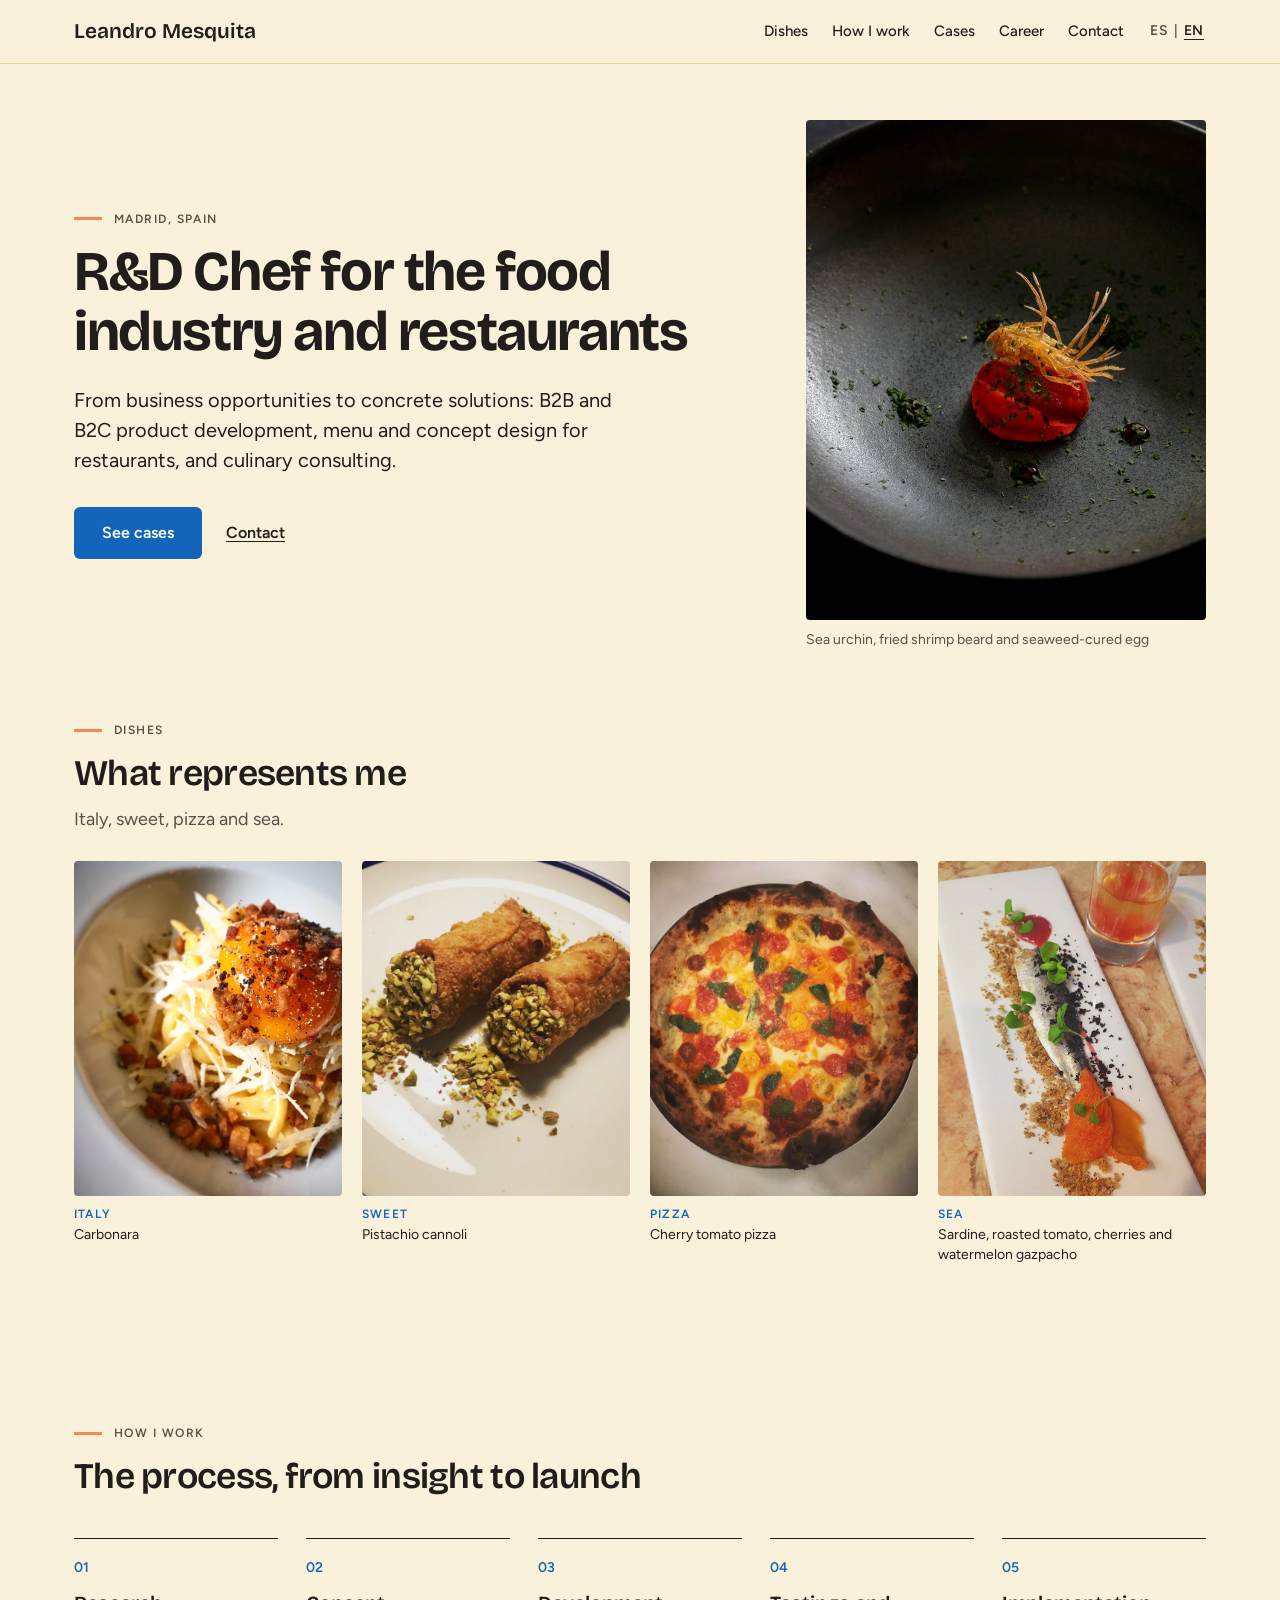
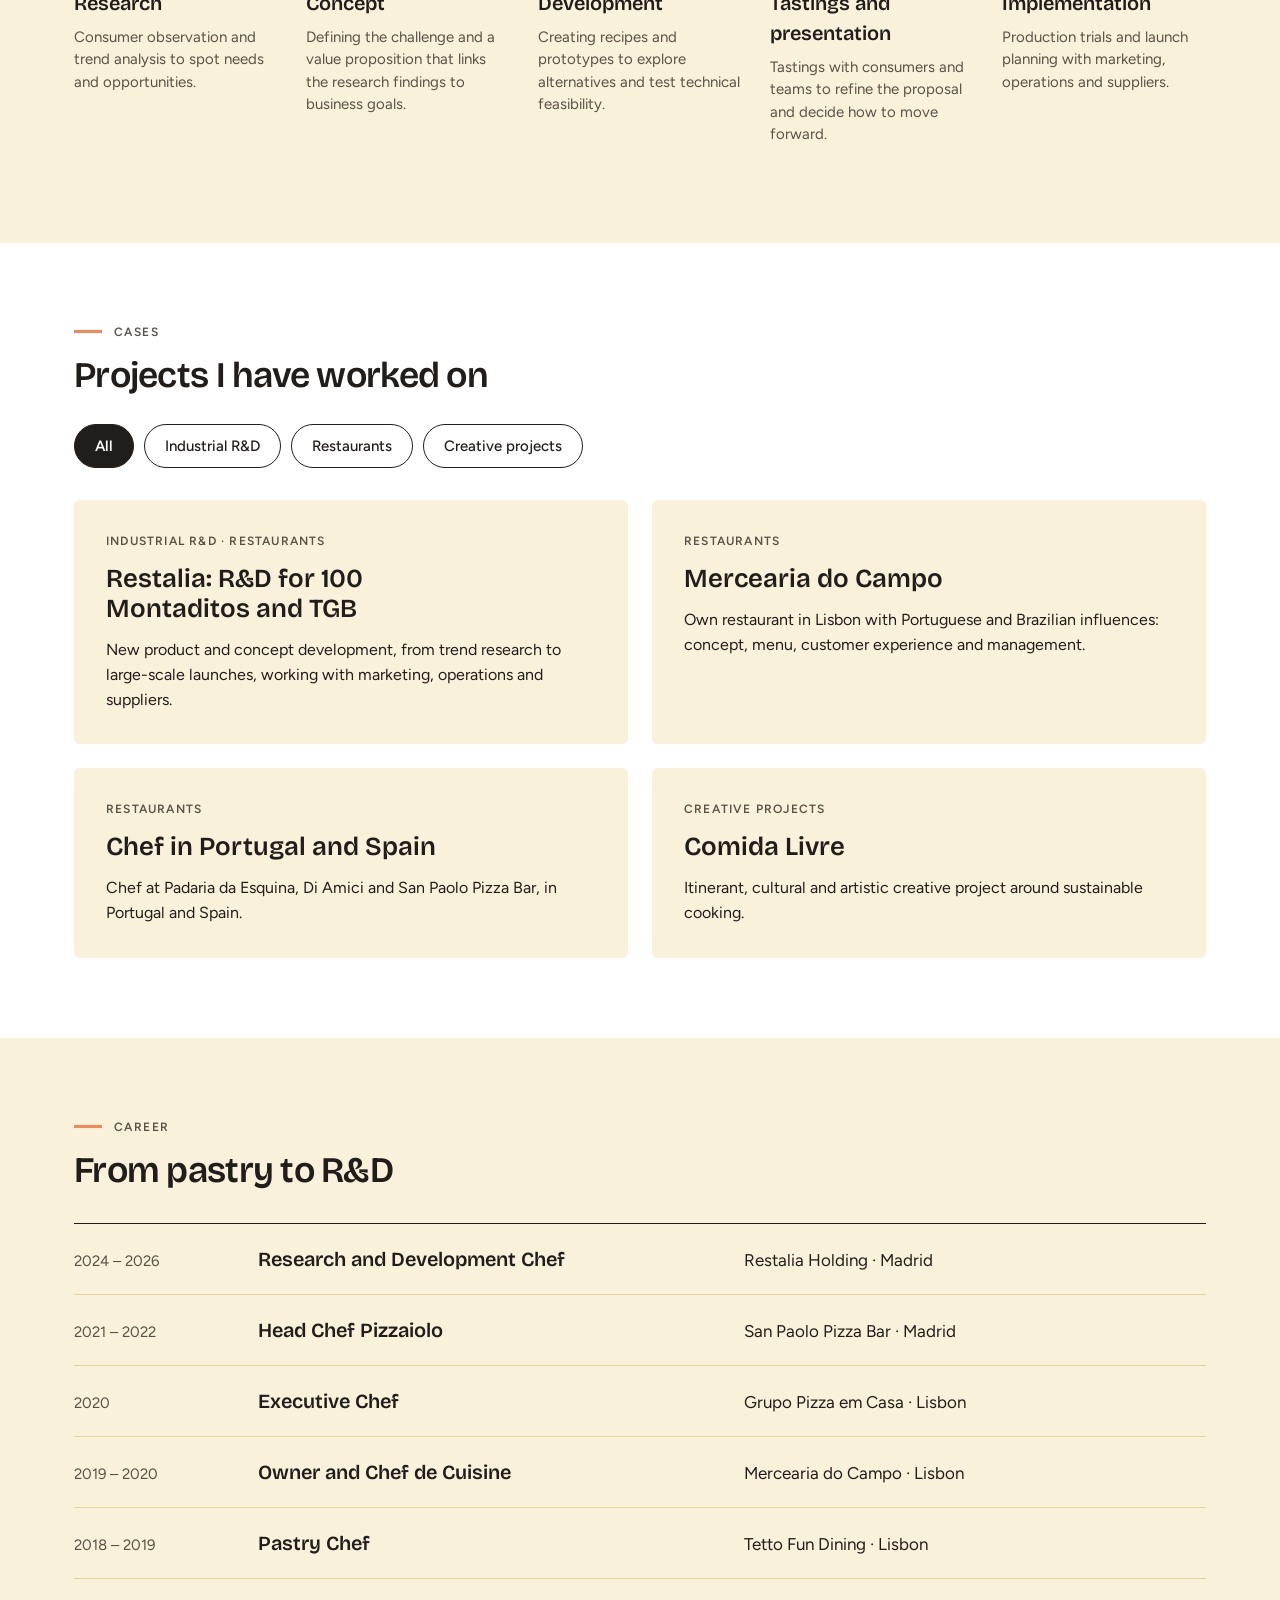
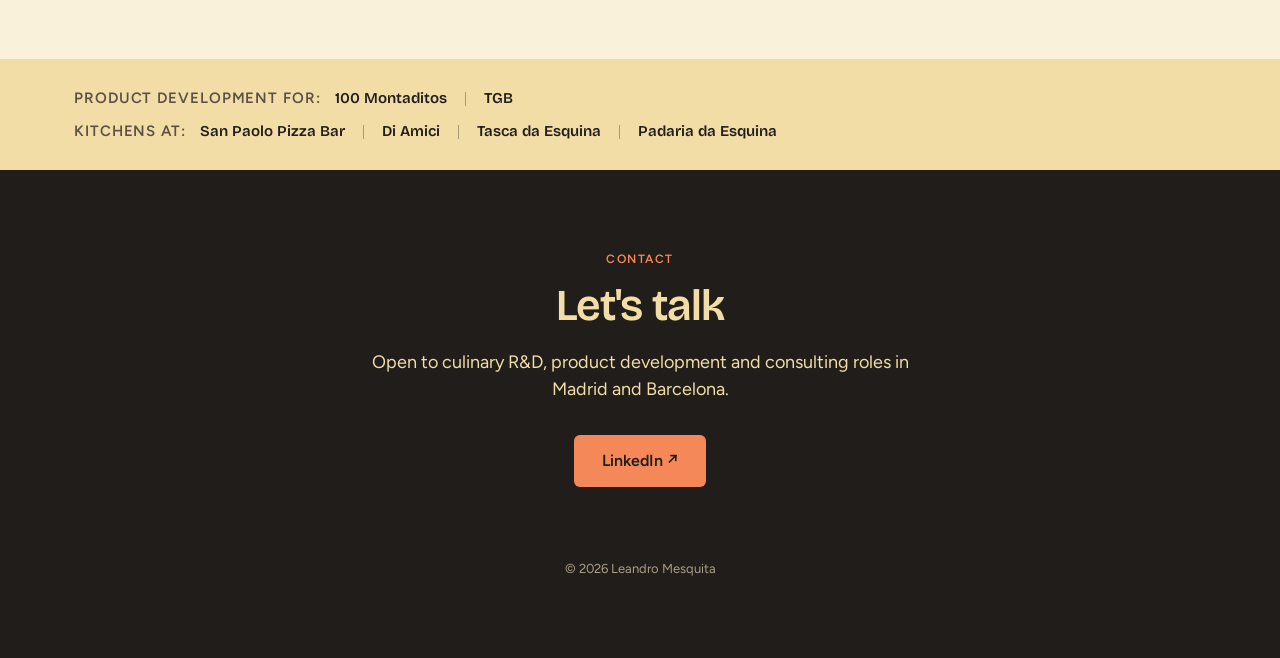
==== en/index.html @ 0f911856 "Add files via upload" ====
<!DOCTYPE html>
<html lang="en">
<head>
<meta charset="utf-8">
<meta name="viewport" content="width=device-width, initial-scale=1">
<title>Leandro Mesquita · R&amp;D Chef</title>
<meta name="description" content="R&amp;D Chef for the food industry and restaurants. B2B and B2C product development, menu and concept design for restaurants, and culinary consulting. Madrid, Spain.">
<meta property="og:title" content="Leandro Mesquita · R&amp;D Chef">
<meta property="og:description" content="From business opportunities to concrete solutions: product development, menus and culinary consulting.">
<meta property="og:image" content="https://leandrosmesquita.github.io/img/ourico.jpg">
<meta property="og:type" content="website">
<link rel="preconnect" href="https://fonts.googleapis.com">
<link rel="preconnect" href="https://fonts.gstatic.com" crossorigin>
<link href="https://fonts.googleapis.com/css2?family=Bricolage+Grotesque:opsz,wght@12..96,500;12..96,600;12..96,700&family=Figtree:wght@400;500;600&display=swap" rel="stylesheet">
<link rel="alternate" hreflang="en" href="https://leandrosmesquita.github.io/en/">
<link rel="alternate" hreflang="es" href="https://leandrosmesquita.github.io/">
<link rel="stylesheet" href="../style.css">
</head>
<body>

<header class="top">
  <div class="wrap">
    <a class="brand" href="#">Leandro Mesquita</a>
    <nav aria-label="Main">
      <ul>
        <li><a href="#platos">Dishes</a></li>
        <li><a href="#como">How I work</a></li>
        <li><a href="#casos">Cases</a></li>
        <!-- RECOMENDACIONES: cuando haya textos, quitar el comentario de esta línea y de la sección más abajo
        <li><a href="#recomendaciones">Recommendations</a></li> -->
        <li><a href="#trayectoria">Career</a></li>
        <li><a href="#contacto">Contact</a></li>
        <li class="lang"><a href="../" hreflang="es" lang="es">ES</a><span aria-hidden="true"> | </span><a href="./" aria-current="true">EN</a></li>
      </ul>
    </nav>
  </div>
</header>

<main>

<section class="hero">
  <div class="wrap">
    <div>
      <p class="eyebrow">Madrid, Spain</p>
      <h1>R&amp;D Chef for the food industry and restaurants</h1>
      <p class="sub">From business opportunities to concrete solutions: B2B and B2C product development, menu and concept design for restaurants, and culinary consulting.</p>
      <div class="actions">
        <a class="btn blue" href="#casos">See cases</a>
        <a class="textlink" href="#contacto">Contact</a>
      </div>
    </div>
    <figure>
      <img src="../img/ourico.jpg" width="799" height="1200" alt="Sea urchin with fried shrimp beard and seaweed-cured egg, served on a dark plate">
      <figcaption>Sea urchin, fried shrimp beard and seaweed-cured egg</figcaption>
    </figure>
  </div>
</section>

<section class="platos" id="platos">
  <div class="wrap">
    <div class="head">
      <p class="eyebrow">Dishes</p>
      <h2>What represents me</h2>
      <p class="lead">Italy, sweet, pizza and sea.</p>
    </div>
    <div class="grid4">
      <figure>
        <img src="../img/carbonara.jpg" width="1167" height="1200" loading="lazy" alt="Carbonara with egg yolk, grated cheese and crispy pancetta in a deep bowl">
        <figcaption><span class="tag">Italy</span>Carbonara</figcaption>
      </figure>
      <figure>
        <img src="../img/cannoli.jpg" width="828" height="823" loading="lazy" alt="Two filled cannoli dusted with chopped pistachio">
        <figcaption><span class="tag">Sweet</span>Pistachio cannoli</figcaption>
      </figure>
      <figure>
        <img src="../img/pizza.jpg" width="827" height="825" loading="lazy" alt="Pizza with colourful cherry tomatoes and basil, seen from above">
        <figcaption><span class="tag">Pizza</span>Cherry tomato pizza</figcaption>
      </figure>
      <figure>
        <img src="../img/sardinha.jpg" width="827" height="900" loading="lazy" alt="Sardine with roasted tomato and cherries, over watermelon gazpacho">
        <figcaption><span class="tag">Sea</span>Sardine, roasted tomato, cherries and watermelon gazpacho</figcaption>
      </figure>
    </div>
  </div>
</section>

<section class="como" id="como">
  <div class="wrap">
    <p class="eyebrow">How I work</p>
    <h2>The process, from insight to launch</h2>
    <ol class="steps">
      <li><p class="n">01</p><h3>Research</h3><p>Consumer observation and trend analysis to spot needs and opportunities.</p></li>
      <li><p class="n">02</p><h3>Concept</h3><p>Defining the challenge and a value proposition that links the research findings to business goals.</p></li>
      <li><p class="n">03</p><h3>Development</h3><p>Creating recipes and prototypes to explore alternatives and test technical feasibility.</p></li>
      <li><p class="n">04</p><h3>Tastings and presentation</h3><p>Tastings with consumers and teams to refine the proposal and decide how to move forward.</p></li>
      <li><p class="n">05</p><h3>Implementation</h3><p>Production trials and launch planning with marketing, operations and suppliers.</p></li>
    </ol>
  </div>
</section>

<section class="casos" id="casos">
  <div class="wrap">
    <p class="eyebrow">Cases</p>
    <h2>Projects I have worked on</h2>
    <div class="filters" role="group" aria-label="Filter cases">
      <button type="button" data-f="todos" aria-pressed="true">All</button>
      <button type="button" data-f="id" aria-pressed="false">Industrial R&amp;D</button>
      <button type="button" data-f="rest" aria-pressed="false">Restaurants</button>
      <button type="button" data-f="proy" aria-pressed="false">Creative projects</button>
    </div>
    <div class="cards">
      <article class="card" data-c="id rest">
        <p class="k">Industrial R&amp;D · Restaurants</p>
        <h3>Restalia: R&amp;D for 100 Montaditos and TGB</h3>
        <p class="d">New product and concept development, from trend research to large-scale launches, working with marketing, operations and suppliers.</p>
      </article>
      <article class="card" data-c="rest">
        <p class="k">Restaurants</p>
        <h3>Mercearia do Campo</h3>
        <p class="d">Own restaurant in Lisbon with Portuguese and Brazilian influences: concept, menu, customer experience and management.</p>
      </article>
      <article class="card" data-c="rest">
        <p class="k">Restaurants</p>
        <h3>Chef in Portugal and Spain</h3>
        <p class="d">Chef at Padaria da Esquina, Di Amici and San Paolo Pizza Bar, in Portugal and Spain.</p>
      </article>
      <article class="card" data-c="proy">
        <p class="k">Creative projects</p>
        <h3>Comida Livre</h3>
        <p class="d">Itinerant, cultural and artistic creative project around sustainable cooking.</p>
        <!-- INSTAGRAM de Comida Livre: cuando Leandro confirme el enlace, añadir:
        <a class="more" href="https://www.instagram.com/USUARIO/" target="_blank" rel="noopener">Ver en Instagram ↗</a> -->
      </article>
    </div>
  </div>
</section>

<!-- RECOMENDACIONES: quitar este comentario cuando lleguen los textos (Flavio, Silvia...)
<section class="recs" id="recomendaciones">
  <div class="wrap">
    <p class="eyebrow">Recommendations</p>
    <h2>Lo que dicen quienes han trabajado conmigo</h2>
    <div class="grid">
      <figure><blockquote>“TEXTO”</blockquote><figcaption>Nombre · Cargo · Empresa</figcaption></figure>
    </div>
  </div>
</section>
-->

<section class="tray" id="trayectoria">
  <div class="wrap">
    <p class="eyebrow">Career</p>
    <h2>From pastry to R&amp;D</h2>
    <div class="list">
      <div class="item"><span class="date">2024 – 2026</span><span class="role">Research and Development Chef</span><span class="place">Restalia Holding · Madrid</span></div>
      <div class="item"><span class="date">2021 – 2022</span><span class="role">Head Chef Pizzaiolo</span><span class="place">San Paolo Pizza Bar · Madrid</span></div>
      <div class="item"><span class="date">2020</span><span class="role">Executive Chef</span><span class="place">Grupo Pizza em Casa · Lisbon</span></div>
      <div class="item"><span class="date">2019 – 2020</span><span class="role">Owner and Chef de Cuisine</span><span class="place">Mercearia do Campo · Lisbon</span></div>
      <div class="item"><span class="date">2018 – 2019</span><span class="role">Pastry Chef</span><span class="place">Tetto Fun Dining · Lisbon</span></div>
    </div>
  </div>
</section>

<section class="marcas" aria-label="Brands and restaurants">
  <div class="wrap">
    <p class="line"><span class="label">Product development for:</span><span class="brands"><span class="b">100 Montaditos</span><span class="b">TGB</span></span></p>
    <p class="line"><span class="label">Kitchens at:</span><span class="brands"><span class="b">San Paolo Pizza Bar</span><span class="b">Di Amici</span><span class="b">Tasca da Esquina</span><span class="b">Padaria da Esquina</span></span></p>
  </div>
</section>

<section class="contacto" id="contacto">
  <div class="wrap">
    <p class="eyebrow">Contact</p>
    <h2>Let's talk</h2>
    <p class="lead">Open to culinary R&amp;D, product development and consulting roles in Madrid and Barcelona.</p>
    <div class="actions">
      <!-- CORREO: cuando exista el e-mail del sitio, añadir antes del botón de LinkedIn:
      <a class="btn orange" href="mailto:CORREO">Escribir un correo</a> -->
      <a class="btn orange" href="https://www.linkedin.com/in/leandro-sisconeto-de-mesquita-b7a27a271/" target="_blank" rel="noopener">LinkedIn ↗</a>
    </div>
    <p class="foot">© 2026 Leandro Mesquita</p>
  </div>
</section>

</main>

<script>
(function(){
  var btns=document.querySelectorAll('.filters button'),cards=document.querySelectorAll('.card');
  btns.forEach(function(b){
    b.addEventListener('click',function(){
      var f=b.getAttribute('data-f');
      btns.forEach(function(x){x.setAttribute('aria-pressed',x===b?'true':'false');});
      cards.forEach(function(c){
        var show=f==='todos'||(c.getAttribute('data-c')||'').split(' ').indexOf(f)>-1;
        c.hidden=!show;
      });
    });
  });
})();
</script>
</body>
</html>
---- style.css ----
:root{
  --paper:#FAF1DB; --cream:#F2DDA6; --ink:#211D1B; --muted:#5B5046;
  --blue:#1265B9; --orange:#F58859; --line:#E4D3A0; --white:#FFFFFF;
  --display:'Bricolage Grotesque','Helvetica Neue',Arial,sans-serif;
  --body:'Figtree',-apple-system,BlinkMacSystemFont,'Segoe UI',sans-serif;
}
*{box-sizing:border-box}
html{scroll-behavior:smooth;scroll-padding-top:72px}
body{margin:0;background:var(--paper);color:var(--ink);font-family:var(--body);font-size:17px;line-height:1.5}
img{max-width:100%;height:auto;display:block}
a{color:inherit}
a:focus-visible,button:focus-visible{outline:3px solid var(--blue);outline-offset:3px}
.wrap{max-width:1180px;margin:0 auto;padding:0 24px}
h1,h2,h3{font-family:var(--display);margin:0;text-wrap:balance}
p{margin:0}

.eyebrow{font-size:12px;font-weight:600;letter-spacing:.12em;text-transform:uppercase;color:var(--muted);margin-bottom:14px;display:flex;align-items:center;gap:12px}
.eyebrow::before{content:"";width:28px;height:3px;background:var(--orange);flex:none}
h2{font-size:clamp(28px,4.4vw,36px);line-height:1.15;letter-spacing:-.02em;font-weight:600;max-width:640px}
section{padding:80px 0}

/* header */
header.top{position:sticky;top:0;z-index:10;background:var(--paper);border-bottom:1px solid var(--line)}
header.top .wrap{display:flex;align-items:center;justify-content:space-between;gap:12px 28px;flex-wrap:wrap;padding-top:14px;padding-bottom:14px}
.brand{font-family:var(--display);font-weight:600;font-size:21px;text-decoration:none}
nav ul{list-style:none;margin:0;padding:0;display:flex;flex-wrap:wrap;gap:6px 24px;font-size:15px;font-weight:500}
nav a{text-decoration:none;padding:6px 0;display:inline-block}
nav a:hover{text-decoration:underline}

/* hero */
.hero{padding:56px 0 72px}
.hero .wrap{display:grid;grid-template-columns:minmax(0,7fr) minmax(0,5fr);gap:64px;align-items:center}
.hero h1{font-weight:700;font-size:clamp(34px,5.4vw,56px);line-height:1.08;letter-spacing:-.025em;max-width:660px}
.hero .sub{margin-top:22px;max-width:560px;font-size:clamp(18px,2.2vw,20px);line-height:1.5}
.actions{margin-top:32px;display:flex;flex-wrap:wrap;align-items:center;gap:14px 24px}
.btn{display:inline-flex;align-items:center;min-height:52px;padding:0 28px;border-radius:6px;font-weight:600;font-size:16px;text-decoration:none}
.btn.blue{background:var(--blue);color:var(--white)}
.btn.blue:hover{background:#0E54A0}
.btn.orange{background:var(--orange);color:var(--ink)}
.btn.orange:hover{filter:brightness(1.05)}
.textlink{font-weight:600;font-size:16px;text-decoration:underline;text-underline-offset:3px}
figure{margin:0}
.hero figure{justify-self:end;width:100%;max-width:400px}
.hero img{width:100%;height:auto;aspect-ratio:4/5;object-fit:cover;border-radius:4px}
figcaption{margin-top:10px;font-size:14px;line-height:1.4;color:var(--muted)}

/* platos */
.platos{padding:0 0 80px}
.platos .head{margin-bottom:28px}
.platos .head p.lead{margin-top:12px;color:var(--muted);font-size:18px}
.grid4{display:grid;grid-template-columns:repeat(4,minmax(0,1fr));gap:20px}
.grid4 img{width:100%;height:auto;aspect-ratio:4/5;object-fit:cover;border-radius:4px}
.grid4 .tag{display:block;font-size:12px;font-weight:600;letter-spacing:.1em;text-transform:uppercase;color:var(--blue);margin-bottom:2px}
.grid4 figcaption{color:var(--ink)}

/* marcas */
.marcas{background:var(--cream);padding:0}
.marcas .wrap{padding-top:28px;padding-bottom:28px;display:flex;flex-direction:column;gap:10px}
.line{display:flex;flex-wrap:wrap;align-items:center;gap:4px 14px;font-size:15px}
.line .label{font-weight:600;letter-spacing:.06em;text-transform:uppercase;color:var(--muted)}
.brands{display:flex;flex-wrap:wrap;align-items:center;gap:4px 0}
.line .b{font-family:var(--display);font-weight:600;font-size:15px}
.line .b + .b::before{content:"";display:inline-block;width:1px;height:14px;background:var(--ink);opacity:.35;margin:0 18px;vertical-align:middle}

/* como */
.steps{display:grid;grid-template-columns:repeat(5,minmax(0,1fr));gap:28px;margin-top:40px;padding:0;list-style:none}
.steps li{border-top:1px solid var(--ink);padding-top:18px}
.steps .n{font-size:14px;font-weight:600;color:var(--blue);margin-bottom:10px}
.steps h3{font-size:20px;font-weight:600;margin-bottom:8px}
.steps p{font-size:15px;line-height:1.5;color:var(--muted)}
.como .intro{margin-top:14px;max-width:620px;color:var(--muted);font-size:18px}

/* casos */
.casos{background:var(--white)}
.filters{display:flex;flex-wrap:wrap;gap:10px;margin:28px 0 32px}
.filters button{min-height:44px;padding:0 20px;border:1px solid var(--ink);background:transparent;color:var(--ink);font:500 15px var(--body);border-radius:99px;cursor:pointer}
.filters button[aria-pressed="true"]{background:var(--ink);color:var(--white);font-weight:600}
.cards{display:grid;grid-template-columns:repeat(2,minmax(0,1fr));gap:24px}
.card{background:var(--paper);border-radius:6px;padding:32px;display:flex;flex-direction:column;gap:14px}
.card[hidden]{display:none}
.card .k{font-size:12px;font-weight:600;letter-spacing:.1em;text-transform:uppercase;color:var(--muted)}
.card h3{font-size:26px;line-height:1.15;font-weight:600}
.card p.d{font-size:16px;line-height:1.55}
.card a.more{margin-top:6px;font-weight:600;font-size:15px;color:var(--blue)}

/* recomendaciones */
.recs{background:var(--cream)}
.recs .grid{display:grid;grid-template-columns:repeat(3,minmax(0,1fr));gap:24px;margin-top:36px}
.recs figure{background:var(--white);border-radius:6px;padding:28px;display:flex;flex-direction:column;gap:18px}
.recs blockquote{margin:0;font-size:17px;line-height:1.55}
.recs figcaption{margin:0}

/* trayectoria */
.tray .list{border-top:1px solid var(--ink);margin-top:32px}
.tray .item{display:grid;grid-template-columns:160px minmax(0,1fr) minmax(0,1fr);gap:24px;padding:20px 0;border-bottom:1px solid var(--line);align-items:baseline}
.tray .date{font-size:15px;color:var(--muted)}
.tray .role{font-family:var(--display);font-weight:600;font-size:20px}

/* contacto */
.contacto{background:var(--ink);color:var(--cream);text-align:center}
.contacto .eyebrow{justify-content:center}
.contacto .lead{margin-left:auto;margin-right:auto}
.contacto .actions{justify-content:center}
.contacto h2{margin-left:auto;margin-right:auto}
.contacto .eyebrow{color:var(--orange)}
.contacto .eyebrow::before{display:none}
.contacto h2{font-size:clamp(32px,5vw,44px);line-height:1.1;color:var(--cream)}
.contacto .lead{margin-top:18px;max-width:560px;font-size:18px;line-height:1.5}
.contacto .textlink{color:var(--cream)}
.contacto .foot{margin-top:72px;font-size:13px;color:#A99F85}

@media (max-width:900px){
  .hero .wrap{grid-template-columns:1fr;gap:40px}
  .hero figure{justify-self:start;max-width:420px}
  .grid4{grid-template-columns:repeat(2,minmax(0,1fr))}
  .steps{grid-template-columns:1fr 1fr}
  .recs .grid{grid-template-columns:1fr}
  .tray .item{grid-template-columns:130px 1fr;gap:6px 20px}
  .tray .item .place{grid-column:2}
}
@media (max-width:640px){
  .line{flex-direction:column;align-items:flex-start;gap:6px}
  .brands{flex-direction:column;align-items:flex-start;gap:4px}
  .line .b + .b::before{display:none}
  section{padding:56px 0}
  .wrap{padding:0 16px}
  .cards{grid-template-columns:1fr}
  .card{padding:24px}
  .steps{grid-template-columns:1fr}
  .tray .item{grid-template-columns:1fr}
  .tray .item .place{grid-column:auto}
  nav ul{gap:2px 18px}
}
@media (prefers-reduced-motion:reduce){html{scroll-behavior:auto}}

/* idioma */
nav li.lang{font-size:14px;font-weight:600;letter-spacing:.04em;color:var(--muted)}
nav li.lang a{padding:6px 2px}
nav li.lang a[aria-current]{color:var(--ink);text-decoration:underline;text-underline-offset:4px}
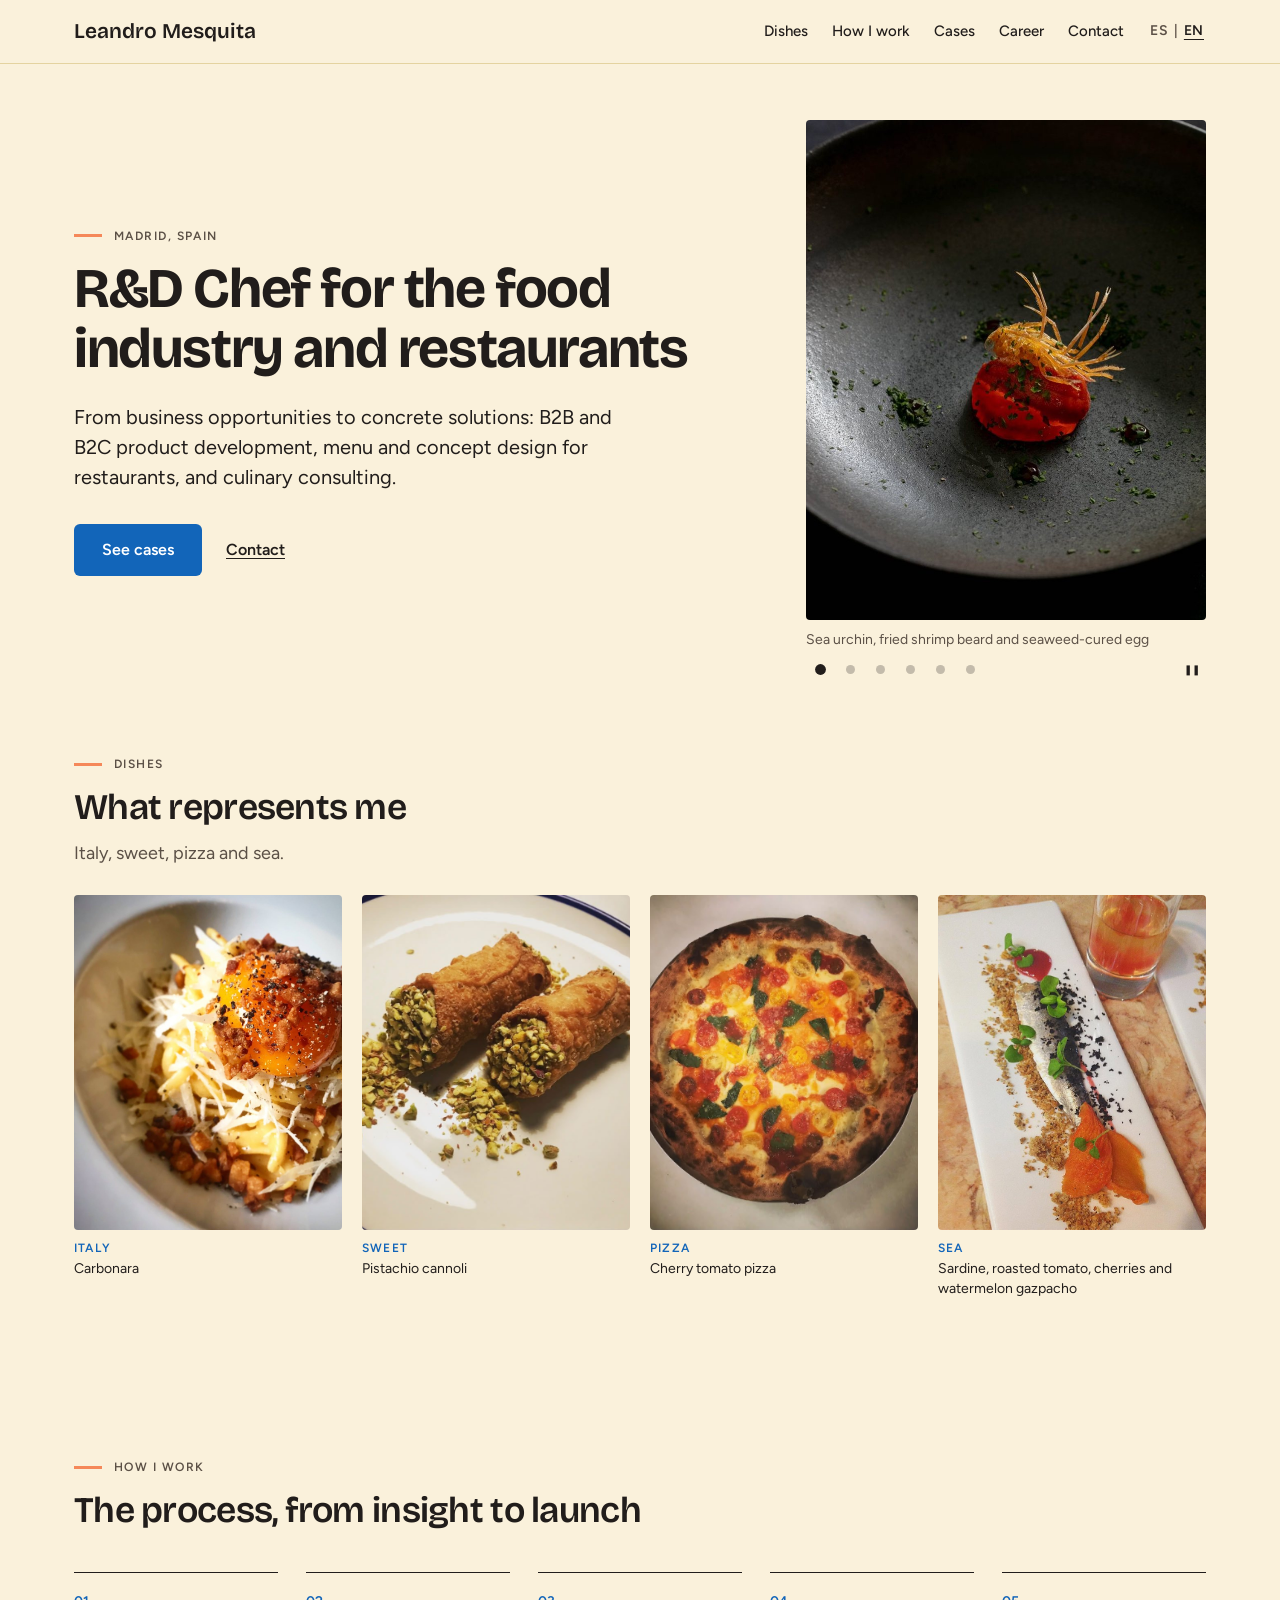
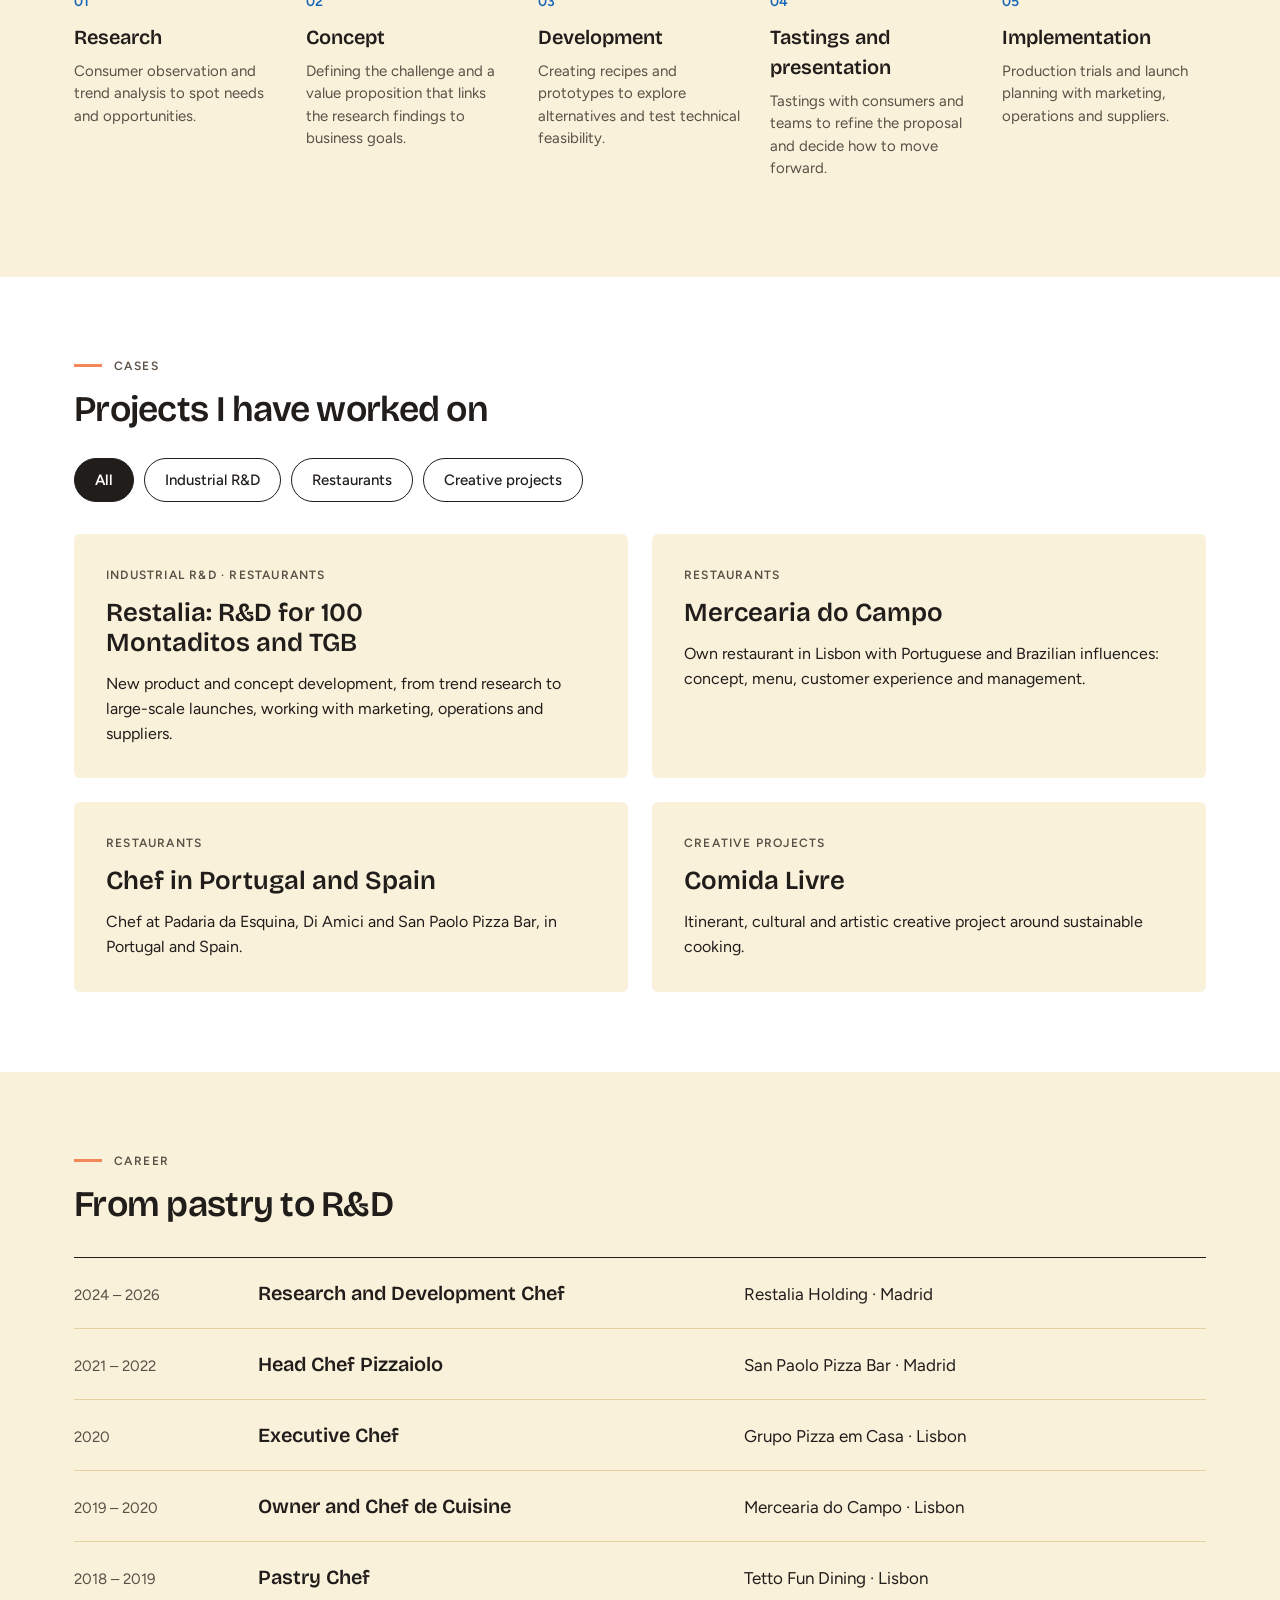
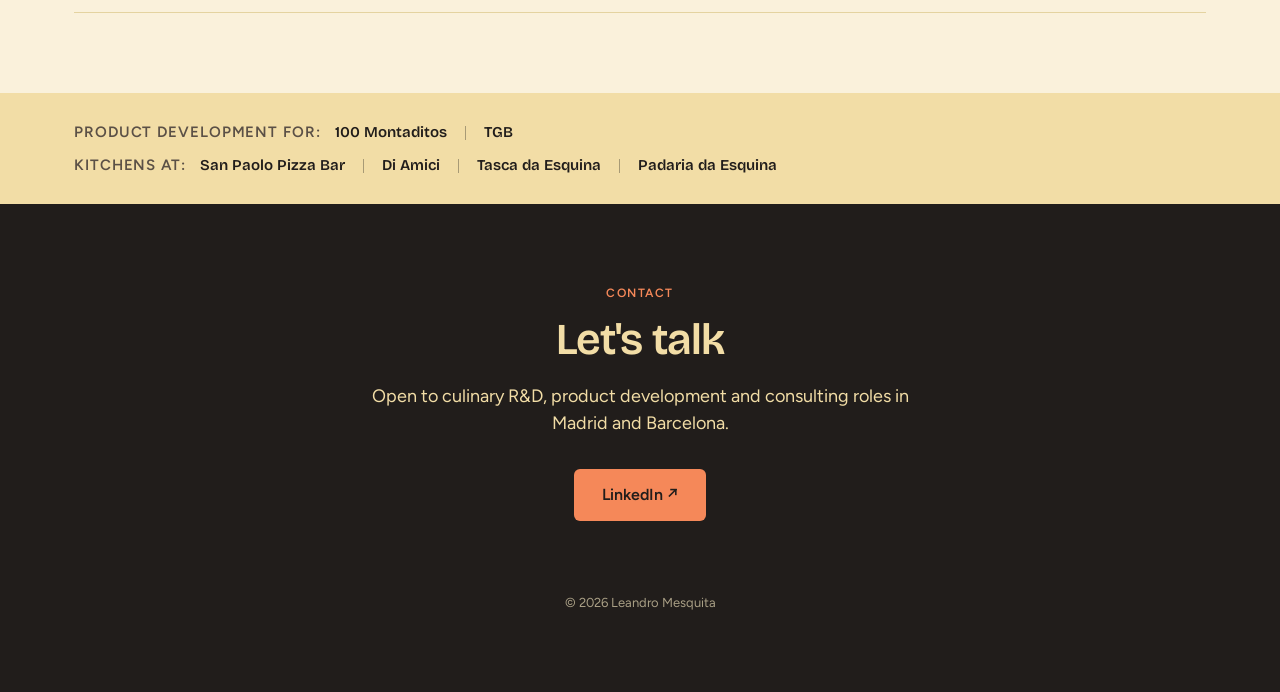
==== commit 0e19c8cc: "Add files via upload" ====
--- a/en/index.html
+++ b/en/index.html
@@ -49,9 +49,34 @@
         <a class="textlink" href="#contacto">Contact</a>
       </div>
     </div>
-    <figure>
-      <img src="../img/ourico.jpg" width="799" height="1200" alt="Sea urchin with fried shrimp beard and seaweed-cured egg, served on a dark plate">
-      <figcaption>Sea urchin, fried shrimp beard and seaweed-cured egg</figcaption>
+    <figure class="carousel" aria-roledescription="carousel" aria-label="Photos of Leandro's dishes and work" data-pause="Pause" data-play="Play">
+    <div class="slides">
+      <div class="slide is-active" role="group" aria-roledescription="slide" aria-label="1 / 6">
+        <img src="../img/ourico.jpg" width="799" height="1200" alt="Sea urchin with fried shrimp beard and seaweed-cured egg, served on a dark plate">
+        <figcaption>Sea urchin, fried shrimp beard and seaweed-cured egg</figcaption>
+      </div>
+      <div class="slide" role="group" aria-roledescription="slide" aria-label="2 / 6">
+        <img src="../img/cara.jpg" width="800" height="1000" alt="Leandro holding a shiso leaf with beef tartare and black caviar toward the camera" loading="lazy">
+
+      </div>
+      <div class="slide" role="group" aria-roledescription="slide" aria-label="3 / 6">
+        <img src="../img/lata.jpg" width="800" height="1000" alt="Fish tartare served inside an open tin can, with orange and sea asparagus" loading="lazy">
+        <figcaption>Fish tartare served in a tin can</figcaption>
+      </div>
+      <div class="slide" role="group" aria-roledescription="slide" aria-label="4 / 6">
+        <img src="../img/maos.jpg" width="800" height="1000" alt="Tattooed hands pressing a floured dough" loading="lazy">
+        <figcaption>Hands in the dough</figcaption>
+      </div>
+      <div class="slide" role="group" aria-roledescription="slide" aria-label="5 / 6">
+        <img src="../img/colher.jpg" width="800" height="1000" alt="Hands assembling beef tartare on shiso leaves and topping it with black caviar" loading="lazy">
+
+      </div>
+      <div class="slide" role="group" aria-roledescription="slide" aria-label="6 / 6">
+        <img src="../img/veja.jpg" width="800" height="1000" alt="Leandro plating with focus into a bowl in a bright kitchen" loading="lazy">
+        <figcaption>Plating at the Veja Rio Festival</figcaption>
+      </div>
+    </div>
+    <div class="ctrl"><button type="button" class="dot is-active" aria-label="Go to photo 1" aria-current="true"></button><button type="button" class="dot" aria-label="Go to photo 2"></button><button type="button" class="dot" aria-label="Go to photo 3"></button><button type="button" class="dot" aria-label="Go to photo 4"></button><button type="button" class="dot" aria-label="Go to photo 5"></button><button type="button" class="dot" aria-label="Go to photo 6"></button><button type="button" class="pp" aria-label="Pause"><span aria-hidden="true">❚❚</span></button></div>
     </figure>
   </div>
 </section>
@@ -198,6 +223,26 @@
     });
   });
 })();
+
+(function(){
+  var c=document.querySelector('.carousel'); if(!c) return;
+  var sl=c.querySelectorAll('.slide'),dots=c.querySelectorAll('.dot'),pp=c.querySelector('.pp'),i=0,t=null,paused=false;
+  var reduce=window.matchMedia&&window.matchMedia('(prefers-reduced-motion: reduce)').matches;
+  function show(n){
+    i=(n+sl.length)%sl.length;
+    sl.forEach(function(s,k){s.classList.toggle('is-active',k===i);s.setAttribute('aria-hidden',k===i?'false':'true');});
+    dots.forEach(function(d,k){d.classList.toggle('is-active',k===i);if(k===i)d.setAttribute('aria-current','true');else d.removeAttribute('aria-current');});
+  }
+  function start(){stop();if(!paused&&!reduce)t=setInterval(function(){show(i+1);},4500);}
+  function stop(){if(t){clearInterval(t);t=null;}}
+  dots.forEach(function(d,k){d.addEventListener('click',function(){show(k);start();});});
+  function setPaused(p){paused=p;pp.firstChild.textContent=p?'▶':'❚❚';pp.setAttribute('aria-label',p?c.getAttribute('data-play'):c.getAttribute('data-pause'));p?stop():start();}
+  pp.addEventListener('click',function(){setPaused(!paused);});
+  c.addEventListener('mouseenter',stop);c.addEventListener('mouseleave',function(){if(!paused)start();});
+  c.addEventListener('focusin',stop);c.addEventListener('focusout',function(){if(!paused)start();});
+  if(reduce){paused=true;pp.firstChild.textContent='▶';pp.setAttribute('aria-label',c.getAttribute('data-play'));}
+  show(0);start();
+})();
 </script>
 </body>
 </html>
--- a/style.css
+++ b/style.css
@@ -137,3 +137,14 @@
 nav li.lang{font-size:14px;font-weight:600;letter-spacing:.04em;color:var(--muted)}
 nav li.lang a{padding:6px 2px}
 nav li.lang a[aria-current]{color:var(--ink);text-decoration:underline;text-underline-offset:4px}
+
+/* carrusel del hero */
+.slides{display:grid}
+.slide{grid-area:1/1;opacity:0;visibility:hidden;transition:opacity .9s ease,visibility 0s .9s}
+.slide.is-active{opacity:1;visibility:visible;transition:opacity .9s ease}
+.ctrl{display:flex;align-items:center;gap:2px;margin-top:6px}
+.ctrl .dot,.ctrl .pp{appearance:none;border:0;background:transparent;cursor:pointer;width:28px;height:28px;display:inline-flex;align-items:center;justify-content:center;padding:0;color:var(--ink)}
+.ctrl .dot::before{content:"";width:9px;height:9px;border-radius:50%;background:var(--ink);opacity:.25;transition:opacity .2s,transform .2s}
+.ctrl .dot.is-active::before{opacity:1;transform:scale(1.2)}
+.ctrl .pp{margin-left:auto;font-size:10px}
+@media (prefers-reduced-motion:reduce){.slide,.slide.is-active{transition:none}}
